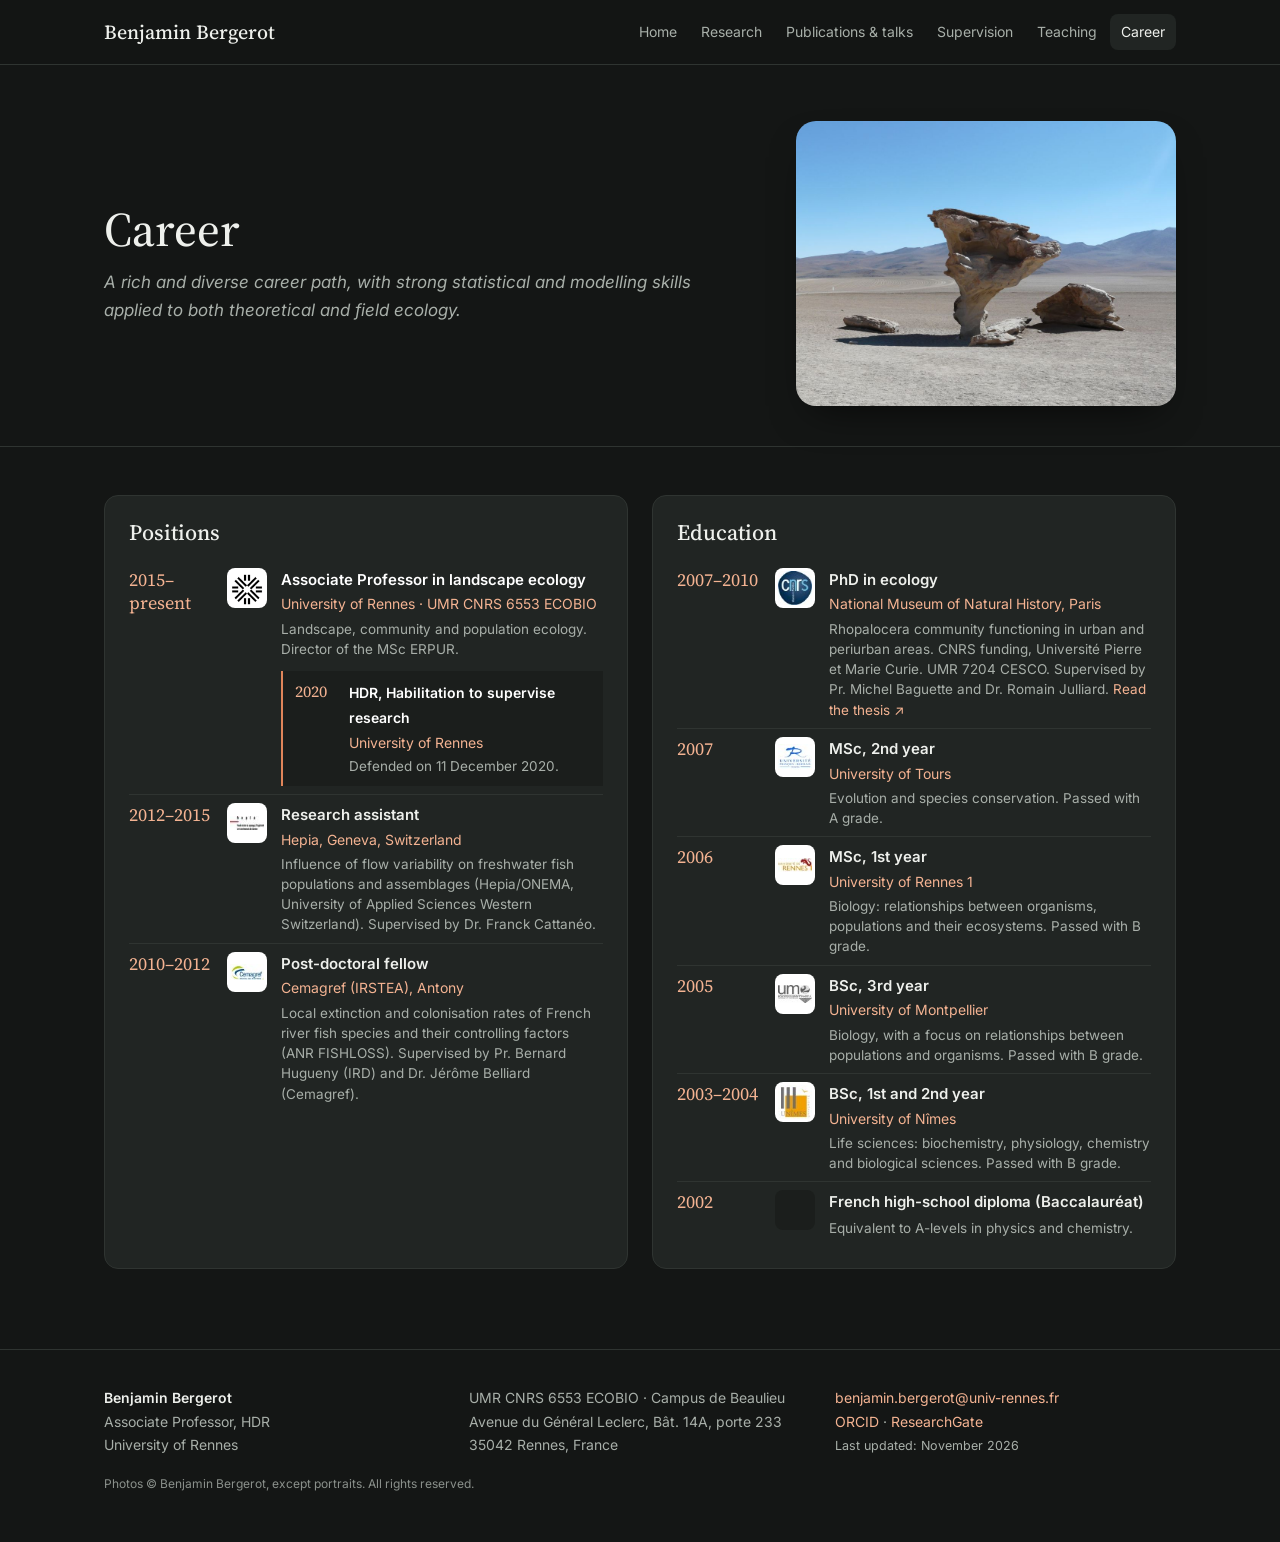
==== career/index.html @ 68f6d39a "Add files via upload" ====
<!DOCTYPE html>
<html lang="en">
<head>
<meta charset="utf-8">
<meta name="viewport" content="width=device-width, initial-scale=1">
<title>Career – Benjamin Bergerot</title>
<meta name="description" content="Benjamin Bergerot, Associate Professor in landscape ecology at the University of Rennes (UMR CNRS 6553 ECOBIO).">
<meta name="author" content="Benjamin Bergerot">
<link rel="preconnect" href="https://fonts.googleapis.com">
<link rel="preconnect" href="https://fonts.gstatic.com" crossorigin>
<link href="https://fonts.googleapis.com/css2?family=Inter:wght@400;500;600&amp;family=Source+Serif+4:ital,wght@0,500;1,400&amp;display=swap" rel="stylesheet">
<link rel="stylesheet" href="../assets/style.css">
<link rel="icon" href="data:image/svg+xml,%3Csvg xmlns='http://www.w3.org/2000/svg' viewBox='0 0 32 32'%3E%3Ccircle cx='16' cy='16' r='16' fill='%23e0855a'/%3E%3Ctext x='16' y='22' font-size='16' text-anchor='middle' fill='white' font-family='Georgia'%3EBB%3C/text%3E%3C/svg%3E">
<script src="../assets/site.js" defer></script>
</head>
<body>
<header>
  <div class="wrap nav">
    <a class="brand" href="../index.html">Benjamin Bergerot</a>
    <button class="burger" aria-label="Menu" aria-expanded="false">&#9776;</button>
    <nav class="menu"><a href="../index.html">Home</a><a href="../research/index.html">Research</a><a href="../publications/index.html">Publications &amp; talks</a><a href="../supervision/index.html">Supervision</a><a href="../teaching/index.html">Teaching</a><a href="../career/index.html" class="on">Career</a></nav>
  </div>
</header>
<div class="page-head"><div class="wrap">
  <div><h1>Career</h1><p><em>A rich and diverse career path, with strong statistical and modelling skills applied to both theoretical and field ecology.</em></p></div>
  <div class="pic" style="background-image:url('../images/page-career.jpg');background-position:center 60%" role="img" aria-label=""></div>
</div></div>
<main class="wrap"><section><div class="cols cv">
  <div class="box"><h3>Positions</h3><ul class="cvlist"><li class="cv-row now"><div class="yr">2015–present</div><img class="logo" src="../images/logos/univ-rennes-2023.png" alt=""><div><b>Associate Professor in landscape ecology</b><span class="where">University of Rennes · UMR CNRS 6553 ECOBIO</span><p>Landscape, community and population ecology. Director of the MSc ERPUR.</p><div class="cv-sub"><span class="yr">2020</span><div><b>HDR, Habilitation to supervise research</b><span class="where">University of Rennes</span><p>Defended on 11 December 2020.</p></div></div></div></li><li class="cv-row"><div class="yr">2012–2015</div><img class="logo" src="../images/logos/hepia.jpg" alt=""><div><b>Research assistant</b><span class="where">Hepia, Geneva, Switzerland</span><p>Influence of flow variability on freshwater fish populations and assemblages (Hepia/ONEMA, University of Applied Sciences Western Switzerland). Supervised by Dr. Franck Cattanéo.</p></div></li><li class="cv-row"><div class="yr">2010–2012</div><img class="logo" src="../images/logos/logo-cemagref.jpg" alt=""><div><b>Post-doctoral fellow</b><span class="where">Cemagref (IRSTEA), Antony</span><p>Local extinction and colonisation rates of French river fish species and their controlling factors (ANR FISHLOSS). Supervised by Pr. Bernard Hugueny (IRD) and Dr. Jérôme Belliard (Cemagref).</p></div></li></ul></div>
  <div class="box"><h3>Education</h3><ul class="cvlist"><li class="cv-row"><div class="yr">2007–2010</div><img class="logo" src="../images/logos/nouveau-logo-du-cnrs.jpg" alt=""><div><b>PhD in ecology</b><span class="where">National Museum of Natural History, Paris</span><p>Rhopalocera community functioning in urban and periurban areas. CNRS funding, Université Pierre et Marie Curie. UMR 7204 CESCO. Supervised by Pr. Michel Baguette and Dr. Romain Julliard. <a href="https://theses.fr/154156345" target="_blank" rel="noopener">Read the thesis ↗</a></p></div></li><li class="cv-row"><div class="yr">2007</div><img class="logo" src="../images/logos/logo_ufrtours2.jpg" alt=""><div><b>MSc, 2nd year</b><span class="where">University of Tours</span><p>Evolution and species conservation. Passed with A grade.</p></div></li><li class="cv-row"><div class="yr">2006</div><img class="logo" src="../images/logos/rennes1.jpg" alt=""><div><b>MSc, 1st year</b><span class="where">University of Rennes 1</span><p>Biology: relationships between organisms, populations and their ecosystems. Passed with B grade.</p></div></li><li class="cv-row"><div class="yr">2005</div><img class="logo" src="../images/logos/logo_um2.jpg" alt=""><div><b>BSc, 3rd year</b><span class="where">University of Montpellier</span><p>Biology, with a focus on relationships between populations and organisms. Passed with B grade.</p></div></li><li class="cv-row"><div class="yr">2003–2004</div><img class="logo" src="../images/logos/logo-unimes-coul_web.jpg" alt=""><div><b>BSc, 1st and 2nd year</b><span class="where">University of Nîmes</span><p>Life sciences: biochemistry, physiology, chemistry and biological sciences. Passed with B grade.</p></div></li><li class="cv-row"><div class="yr">2002</div><span class="logo"></span><div><b>French high-school diploma (Baccalauréat)</b><span class="where"></span><p>Equivalent to A-levels in physics and chemistry.</p></div></li></ul></div>
</div></section></main>
<footer>
  <div class="wrap foot">
    <div><b>Benjamin Bergerot</b><br>Associate Professor, HDR<br>University of Rennes</div>
    <div>UMR CNRS 6553 ECOBIO · Campus de Beaulieu<br>Avenue du Général Leclerc, Bât. 14A, porte 233<br>35042 Rennes, France</div>
    <div><a href="mailto:benjamin.bergerot@univ-rennes.fr">benjamin.bergerot@univ-rennes.fr</a><br>
      <a href="https://orcid.org/0000-0003-4313-4925" target="_blank" rel="noopener">ORCID</a> · <a href="https://www.researchgate.net/profile/Benjamin-Bergerot" target="_blank" rel="noopener">ResearchGate</a><br>
      <span class="note">Last updated: November 2026</span></div>
  </div>
  <div class="wrap copy">Photos © Benjamin Bergerot, except portraits. All rights reserved.
  </div>
</footer>
</body>
</html>
---- assets/style.css ----
/* Benjamin Bergerot – website style (dark, "C") */
:root{
  --bg:#141615; --bg-soft:#1b1e1c; --card:#212523; --card-hover:#272b29;
  --text:#eef0ec; --muted:#a8afa9; --line:#2f3431;
  --accent:#e0855a; --accent-soft:#3b2b23; --accent-text:#f4b392;
  --radius:14px;
  --serif:'Source Serif 4',Georgia,'Times New Roman',serif;
  --sans:Inter,system-ui,-apple-system,'Segoe UI',Roboto,sans-serif;
}
*{box-sizing:border-box}
html{scroll-behavior:smooth}
body{margin:0;background:var(--bg);color:var(--text);font-family:var(--sans);font-size:16px;line-height:1.65}
a{color:var(--accent-text);text-decoration:none}
a:hover{text-decoration:underline}
img{max-width:100%}
.wrap{max-width:1120px;margin:0 auto;padding:0 24px}
.sr-only{position:absolute;width:1px;height:1px;overflow:hidden;clip:rect(0 0 0 0)}

/* ---------- header ---------- */
header{position:sticky;top:0;z-index:50;background:rgba(20,22,21,.88);backdrop-filter:blur(10px);-webkit-backdrop-filter:blur(10px);border-bottom:1px solid var(--line)}
.nav{display:flex;align-items:center;gap:24px;height:64px}
.brand{font-family:var(--serif);font-size:20px;font-weight:500;color:var(--text);white-space:nowrap}
.brand:hover{text-decoration:none}
.menu{display:flex;gap:2px;margin-left:auto}
.menu a{color:var(--muted);font-size:14px;padding:6px 11px;border-radius:8px;white-space:nowrap}
.menu a:hover{color:var(--text);background:var(--bg-soft);text-decoration:none}
.menu a.on{color:var(--text);background:var(--card)}
.burger{display:none;margin-left:auto;background:none;border:1px solid var(--line);color:var(--text);border-radius:8px;padding:6px 10px;font-size:18px;cursor:pointer}

/* ---------- home hero ---------- */
.hero{position:relative;overflow:hidden;background:#222 url('../images/hero.jpg') center 60%/cover no-repeat}
.hero::before{content:"";position:absolute;inset:0;background:linear-gradient(90deg,rgba(12,14,13,.72) 0%,rgba(12,14,13,.42) 50%,rgba(12,14,13,.08) 100%)}
.hero-inner{position:relative;display:grid;grid-template-columns:1fr 200px;gap:48px;align-items:center;padding-top:110px;padding-bottom:110px}
.kicker{font-size:13px;letter-spacing:.08em;text-transform:uppercase;color:var(--accent-text);font-weight:600;margin:0 0 14px;text-shadow:0 1px 8px rgba(0,0,0,.5)}
h1{font-family:var(--serif);font-weight:500;font-size:clamp(36px,5vw,56px);line-height:1.1;margin:0 0 22px;text-shadow:0 2px 16px rgba(0,0,0,.45)}
.quote{position:relative;margin:0 0 30px;max-width:640px;padding:4px 0 4px 22px;border-left:3px solid var(--accent);font-family:var(--serif);font-style:italic;font-size:20px;line-height:1.55;color:#f3f4f1;text-shadow:0 1px 10px rgba(0,0,0,.55)}
.links{display:flex;flex-wrap:wrap;gap:10px}
.btn{display:inline-flex;align-items:center;gap:8px;font-size:14px;font-weight:500;padding:9px 16px;border-radius:999px;border:1px solid rgba(255,255,255,.28);color:#fff;background:rgba(20,22,21,.45);backdrop-filter:blur(4px)}
.btn:hover{text-decoration:none;border-color:var(--accent)}
.btn.primary{background:var(--accent);border-color:var(--accent);color:#fff}
.portrait{width:180px;height:180px;border-radius:50%;background:url('../images/portrait.jpg') center/cover;border:3px solid rgba(214,222,210,.45);box-shadow:0 12px 40px rgba(0,0,0,.45);justify-self:end}

/* ---------- inner page header ---------- */
.page-head{padding:56px 0 40px;border-bottom:1px solid var(--line);margin-bottom:48px}
.page-head .wrap{display:grid;grid-template-columns:1fr 380px;gap:40px;align-items:center}
.page-head h1{font-size:clamp(34px,4.4vw,48px);text-shadow:none;margin-bottom:12px}
.page-head p{color:var(--muted);font-size:17px;margin:0;max-width:600px}
.page-head .pic{aspect-ratio:4/3;border-radius:20px;background-size:cover;background-position:center;box-shadow:0 18px 40px -18px rgba(0,0,0,.7)}

/* ---------- common blocks ---------- */
main{padding-bottom:40px}
section{margin:0 0 80px}
.sec-head{display:flex;justify-content:space-between;align-items:flex-end;gap:16px;margin-bottom:24px;flex-wrap:wrap}
h2{font-family:var(--serif);font-weight:500;font-size:32px;margin:0;line-height:1.2}
h3{font-size:18px;font-weight:600;margin:0 0 6px;line-height:1.35}
.sub{color:var(--muted);margin:6px 0 0;font-size:15px}
.sec-head>a{font-size:14px;white-space:nowrap}
.muted{color:var(--muted)}
.tag{display:inline-block;font-size:12px;font-weight:600;color:var(--accent-text);background:var(--accent-soft);border-radius:6px;padding:2px 8px}
.tag.grey{color:var(--muted);background:var(--bg-soft);border:1px solid var(--line)}
.chips{display:flex;flex-wrap:wrap;gap:8px}
.chip{font-size:13px;padding:5px 12px;border-radius:999px;border:1px solid var(--line);color:var(--muted);background:var(--bg-soft)}

/* stats */
.stats{display:grid;grid-template-columns:repeat(4,1fr);gap:16px;margin:-44px 0 72px;position:relative}
.stat{background:var(--card);border:1px solid var(--line);border-radius:var(--radius);padding:20px 22px}
.stat b{display:block;font-family:var(--serif);font-size:38px;font-weight:500;line-height:1;color:var(--accent-text)}
.stat span{font-size:15.5px;color:#d9ddd8;font-weight:500;display:block;margin-top:4px}

/* stats inside page header (clickable) */
.stats.head{margin:20px 0 0;grid-template-columns:repeat(2,1fr);gap:12px}
.stats.head .stat{padding:14px 18px;text-align:left;font:inherit;color:inherit}
.stats.head .stat b{font-size:32px}
button.stat{cursor:pointer;transition:border-color .2s}
button.stat:hover{border-color:var(--accent)}

/* tabs: content switches in place, no page jump */
.tabs{display:flex;gap:8px;flex-wrap:wrap;margin-bottom:24px;padding-bottom:16px;border-bottom:1px solid var(--line)}
.tab{background:var(--bg-soft);border:1px solid var(--line);color:var(--muted);border-radius:999px;padding:9px 16px;font:inherit;font-size:14.5px;font-weight:500;cursor:pointer}
.tab span{display:inline-block;margin-left:6px;font-size:12px;background:var(--card);color:var(--muted);border-radius:999px;padding:1px 8px}
.tab:hover{color:var(--text);border-color:var(--accent)}
.tab.on{background:var(--accent);border-color:var(--accent);color:#fff}
.tab.on span{background:rgba(255,255,255,.25);color:#fff}
.tabpanel[hidden]{display:none}

/* theme cards */
.axes{display:grid;grid-template-columns:repeat(5,1fr);gap:16px}
.axis{position:relative;border-radius:var(--radius);overflow:hidden;aspect-ratio:3/4;background:#333 center/cover;display:block;color:#fff;transition:transform .2s}
.axis:hover{transform:translateY(-4px);text-decoration:none}
.axis .tx{position:absolute;inset:auto 0 0 0;background:linear-gradient(transparent,rgba(0,0,0,.88));padding:48px 16px 16px}
.axis h3{font-size:16px;color:#fff}
.axis p{font-size:13.5px;color:#d6dad6;margin:0;line-height:1.5}

/* videos */
.media{display:grid;grid-template-columns:1.4fr 1fr;gap:24px;align-items:start}
.video{position:relative;aspect-ratio:16/9;border-radius:var(--radius);overflow:hidden;background:#000 center/cover;cursor:pointer;border:0;padding:0;width:100%;display:block}
.video::after{content:"";position:absolute;inset:0;background:rgba(0,0,0,.3);transition:background .2s}
.video:hover::after{background:rgba(0,0,0,.12)}
.play{position:absolute;z-index:2;left:50%;top:50%;transform:translate(-50%,-50%);width:68px;height:68px;border-radius:50%;background:var(--accent);display:grid;place-items:center;box-shadow:0 8px 24px rgba(0,0,0,.4)}
.play svg{width:26px;height:26px;margin-left:4px;fill:#fff}
.vcap{position:absolute;z-index:2;left:16px;bottom:14px;right:16px;color:#fff;font-size:14px;text-align:left;text-shadow:0 1px 4px rgba(0,0,0,.7)}
.video iframe{position:absolute;inset:0;width:100%;height:100%;border:0;z-index:3}
.side{display:flex;flex-direction:column;gap:14px}
.mini{display:flex;gap:14px;background:var(--card);border:1px solid var(--line);border-radius:var(--radius);padding:12px;color:var(--text);cursor:pointer;text-align:left;font:inherit;width:100%}
.mini:hover{text-decoration:none;border-color:var(--accent)}
.mini .th{width:120px;flex-shrink:0;aspect-ratio:16/10;border-radius:10px;background:#333 center/cover;position:relative}
.mini .th.vid::after{content:"\25B6";position:absolute;inset:0;display:grid;place-items:center;color:#fff;font-size:22px;text-shadow:0 1px 6px rgba(0,0,0,.6)}
.mini small{display:block;font-size:12px;color:var(--accent-text);font-weight:600;text-transform:uppercase;letter-spacing:.05em;margin-bottom:2px}
.mini span{font-size:14px;line-height:1.4;display:block}
.note{font-size:12.5px;color:var(--muted)}

/* two columns */
.two{display:grid;grid-template-columns:1.4fr 1fr;gap:40px}

/* publications */
.pub{padding:16px 0;border-top:1px solid var(--line)}
.pub:first-child{border-top:0}
.pub .meta{display:flex;gap:8px;align-items:center;flex-wrap:wrap;margin-bottom:4px}
.pub .cite{margin:0;line-height:1.55}
.pub .cite strong{color:#fff;font-weight:600}
.pub .cite em{color:var(--accent-text);font-style:italic}
.pub .num{font-size:12px;color:var(--muted)}
.pub .jr{font-size:12.5px;color:var(--muted)}
.pub .num{margin-left:auto}
.pub .ti{font-weight:500;font-size:16.5px;margin:6px 0 4px;line-height:1.45;color:#fff}
.pub .au{font-size:14px;color:var(--muted)}
.pub .au strong{color:var(--text);font-weight:600}
.doi{font-size:13px;font-weight:600;display:inline-flex;gap:4px;align-items:center;margin-top:4px}
.toolbar{display:flex;gap:12px;flex-wrap:wrap;align-items:center;margin-bottom:20px}
.search{flex:1;min-width:220px;background:var(--card);border:1px solid var(--line);color:var(--text);border-radius:10px;padding:10px 14px;font:inherit;font-size:15px}
.search:focus{outline:2px solid var(--accent);outline-offset:1px}
.filter{background:var(--bg-soft);border:1px solid var(--line);color:var(--muted);border-radius:999px;padding:6px 13px;font:inherit;font-size:13px;cursor:pointer}
.filter.on,.filter:hover{background:var(--accent);border-color:var(--accent);color:#fff}
.count{font-size:13px;color:var(--muted);margin-bottom:8px}
.listbox{background:var(--bg-soft);border:1px solid var(--line);border-radius:var(--radius);padding:8px 24px}

/* tabs inside page (publications types) */
.subnav{display:flex;gap:8px;flex-wrap:wrap;margin-bottom:28px}
.subnav a{font-size:14px;padding:7px 14px;border-radius:999px;border:1px solid var(--line);color:var(--muted)}
.subnav a:hover{color:var(--text);border-color:var(--accent);text-decoration:none}

/* people / supervision */
.people{display:grid;grid-template-columns:repeat(auto-fill,minmax(300px,1fr));gap:16px}
.person{display:flex;gap:14px;align-items:flex-start;background:var(--card);border:1px solid var(--line);border-radius:var(--radius);padding:16px}
.av{width:42px;height:42px;border-radius:50%;background:var(--accent-soft);color:var(--accent-text);display:grid;place-items:center;font-size:14px;font-weight:600;flex-shrink:0}
.person b{font-weight:600;font-size:15.5px}
.person .role{font-size:12px;color:var(--accent-text);font-weight:600;margin-left:6px}
.person p{margin:3px 0 0;font-size:14px;color:var(--muted);line-height:1.5}
.new{font-size:11px;background:var(--accent);color:#fff;border-radius:999px;padding:1px 8px;margin-left:6px;vertical-align:2px;font-weight:600}
.team-list .person{background:transparent;border:0;border-top:1px solid var(--line);border-radius:0;padding:12px 0}
.team-list .person:first-child{border-top:0}
.teambox{background:var(--card);border:1px solid var(--line);border-radius:var(--radius);padding:10px 22px}
.rows{list-style:none;margin:0;padding:0}
.rows li{display:grid;grid-template-columns:110px 1fr;gap:16px;padding:12px 0;border-top:1px solid var(--line)}
.rows li:first-child{border-top:0}
.rows .yr{font-size:13px;color:var(--accent-text);font-weight:600;padding-top:2px}
.rows b{font-weight:600}
.rows span{color:var(--muted)}

/* projects */
.proj{background:var(--card);border:1px solid var(--line);border-radius:var(--radius);padding:24px 26px;margin-bottom:18px}
.proj .top{display:flex;gap:10px;flex-wrap:wrap;align-items:center;margin-bottom:8px}
.proj h3{font-family:var(--serif);font-weight:500;font-size:22px;margin:0 0 6px}
.proj .info{font-size:14px;color:var(--muted);margin-bottom:12px}
.proj .plinks{display:flex;gap:10px;flex-wrap:wrap;margin:12px 0}
.proj .plinks a{font-size:13.5px;font-weight:600;padding:6px 13px;border-radius:999px;border:1px solid var(--line);color:var(--text)}
.proj .plinks a:hover{border-color:var(--accent);text-decoration:none}
.proj details summary{cursor:pointer;color:var(--accent-text);font-size:14px;font-weight:600;margin-top:4px}
.proj details p{color:#cfd3cf;font-size:15px}
.proj .lead{color:#d9ddd9;margin:0}
.proj .video{max-width:640px;margin:16px 0 4px}
.funding{font-size:13px;color:var(--muted);margin-top:10px}

/* teaching */
.cols{display:grid;grid-template-columns:1fr 1fr;gap:24px}
.box{background:var(--card);border:1px solid var(--line);border-radius:var(--radius);padding:22px 24px}
.box h3{font-family:var(--serif);font-weight:500;font-size:22px;margin-bottom:12px}
.box ul{margin:0;padding:0;list-style:none}
.box li{padding:8px 0;border-top:1px solid var(--line);font-size:15px}
.box li:first-child{border-top:0}
.box li span{display:block;font-size:13px;color:var(--muted)}

/* career timeline */
.timeline{position:relative;max-width:860px;margin:0 auto}
.timeline::before{content:"";position:absolute;left:50%;top:0;bottom:0;width:2px;background:var(--line);transform:translateX(-1px)}
.ev{position:relative;width:50%;padding:0 40px 36px}
.ev:nth-child(odd){left:0;text-align:right}
.ev:nth-child(even){left:50%}
.ev::before{content:"";position:absolute;top:22px;width:14px;height:14px;border-radius:50%;background:var(--accent);border:3px solid var(--bg);box-shadow:0 0 0 2px var(--accent)}
.ev:nth-child(odd)::before{right:-8px}
.ev:nth-child(even)::before{left:-8px}
.ev .card{display:inline-block;width:100%;text-align:left;background:var(--card);border:1px solid var(--line);border-radius:var(--radius);padding:16px 18px;max-width:380px}
.ev .yr{font-family:var(--serif);font-size:26px;color:var(--accent-text);line-height:1}
.ev .logo{float:right;width:54px;height:54px;object-fit:contain;background:#fff;border-radius:8px;padding:4px;margin:0 0 6px 12px}
.ev h3{font-size:16px;margin:8px 0 2px}
.ev .where{font-size:13.5px;color:var(--accent-text);font-weight:600}
.ev details{margin-top:6px}
.ev summary{cursor:pointer;font-size:13px;color:var(--muted)}
.ev details p{font-size:14px;color:#cfd3cf;margin:6px 0 0}
.ev .det{font-size:14px;color:#cfd3cf;margin:8px 0 0;line-height:1.5}
.ev.now .card{border-color:var(--accent)}

/* footer */
footer{border-top:1px solid var(--line);padding:36px 0 48px;color:var(--muted);font-size:14px;margin-top:40px}
.foot{display:grid;grid-template-columns:1fr 1fr 1fr;gap:24px}
footer b{color:var(--text);font-weight:600}

/* ---------- responsive ---------- */
@media (max-width:1000px){ .axes{grid-template-columns:repeat(3,1fr)} }
@media (max-width:860px){
  .menu{display:none;position:absolute;top:64px;left:0;right:0;flex-direction:column;background:var(--bg);border-bottom:1px solid var(--line);padding:10px 16px}
  .menu.open{display:flex}
  .menu a{padding:10px 12px;font-size:16px}
  .burger{display:block}
  .hero-inner{grid-template-columns:1fr;padding-top:48px;padding-bottom:90px;gap:24px}
  .quote{font-size:17.5px}
  .portrait{justify-self:start;width:120px;height:120px;order:-1}
  .stats{grid-template-columns:repeat(2,1fr)}
  .axes{grid-template-columns:repeat(2,1fr)}
  .media,.two,.foot,.cols,.page-head .wrap{grid-template-columns:1fr}
  .page-head .pic{display:none}
  .timeline::before{left:8px}
  .ev,.ev:nth-child(even){width:100%;left:0;padding:0 0 28px 36px;text-align:left}
  .ev:nth-child(odd)::before,.ev:nth-child(even)::before{left:2px;right:auto}
  .rows li{grid-template-columns:1fr;gap:2px}
  .cv-row{grid-template-columns:70px 1fr}
  .cv-row .logo{display:none}
}

/* home stat links */
a.stat.link{color:inherit;transition:border-color .2s}
a.stat.link:hover{border-color:var(--accent);text-decoration:none}
img.av{object-fit:cover;background:none}

/* photo with caption */
.photo{margin:0}
.photo img{width:100%;border-radius:var(--radius);display:block}
.photo figcaption{font-size:13.5px;color:var(--muted);margin-top:8px;font-style:italic}

/* compact career */
.cvlist{list-style:none;margin:0;padding:0}
.cv-row{display:grid;grid-template-columns:84px 40px 1fr;gap:14px;align-items:start;padding:12px 0;border-top:1px solid var(--line)}
.cv-row:first-child{border-top:0}
.cv-row .yr{font-family:var(--serif);font-size:18px;color:var(--accent-text);line-height:1.3}
.cv-row .logo{width:40px;height:40px;object-fit:contain;background:#fff;border-radius:8px;padding:3px;display:block}
.cv-row span.logo{background:var(--bg-soft)}
.cv-row b{font-weight:600;font-size:15px}
.cv-row .where{font-size:14px;color:var(--accent-text)}
.cv-row p{margin:3px 0 0;font-size:13.5px;color:var(--muted);line-height:1.5}
.cv-row.now b{color:#fff}

/* copyright */
.copy{font-size:12px;color:var(--muted);opacity:.8;margin-top:18px}
.rows span.d{display:block;font-size:14px}
.cv-row .where{display:block}
.cv-sub{display:grid;grid-template-columns:44px 1fr;gap:10px;margin-top:12px;padding:10px 12px;border-left:2px solid var(--accent);background:var(--bg-soft);border-radius:0}
.cv-sub .yr{font-family:var(--serif);font-size:16px;color:var(--accent-text)}
.cv-sub b{font-size:14px}
.cv-sub p{margin:2px 0 0}
.stats.head .stat span{font-size:16px}
a.stat.link{position:relative}
a.stat.link::after{content:"\2192";position:absolute;top:18px;right:20px;color:var(--accent-text);font-size:18px}
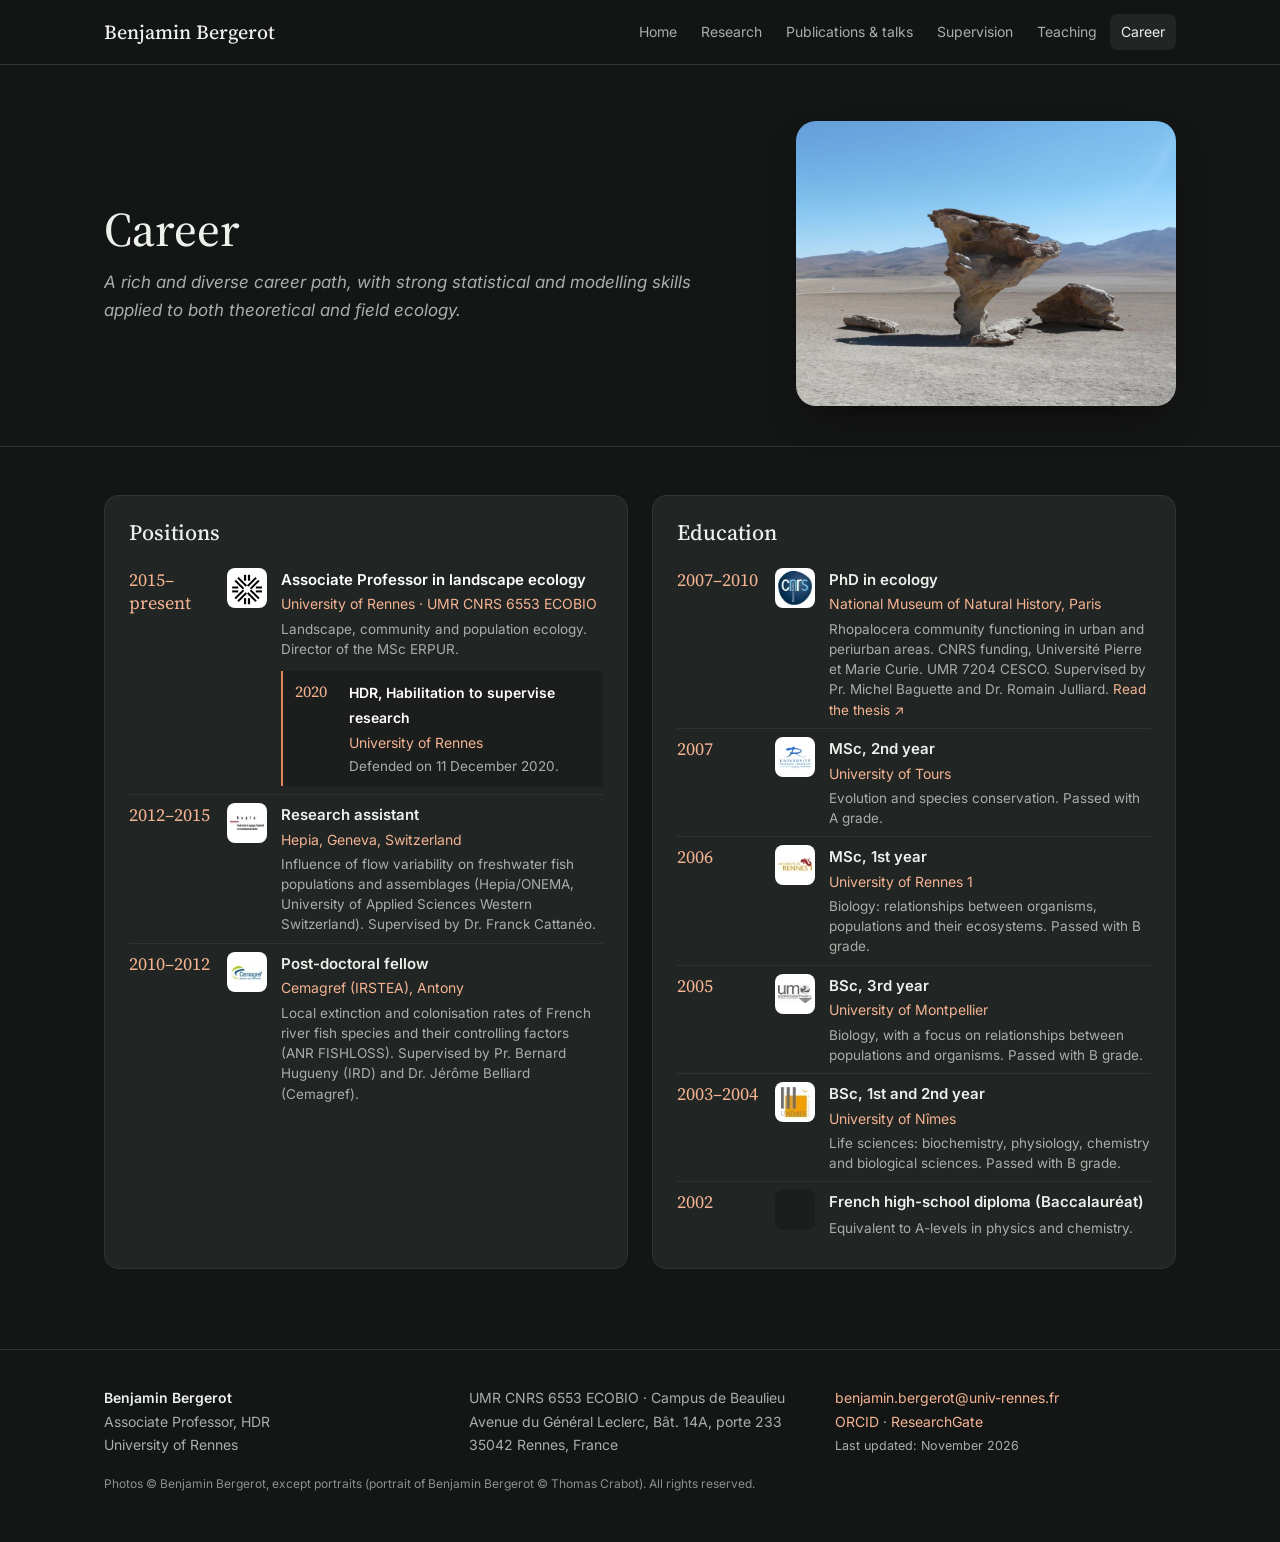
==== commit 73492c0c: "Add files via upload" ====
--- a/career/index.html
+++ b/career/index.html
@@ -12,6 +12,7 @@
 <link rel="stylesheet" href="../assets/style.css">
 <link rel="icon" href="data:image/svg+xml,%3Csvg xmlns='http://www.w3.org/2000/svg' viewBox='0 0 32 32'%3E%3Ccircle cx='16' cy='16' r='16' fill='%23e0855a'/%3E%3Ctext x='16' y='22' font-size='16' text-anchor='middle' fill='white' font-family='Georgia'%3EBB%3C/text%3E%3C/svg%3E">
 <script src="../assets/site.js" defer></script>
+<script data-goatcounter="https://bbergerot.goatcounter.com/count" async src="//gc.zgo.at/count.js"></script>
 </head>
 <body>
 <header>
@@ -37,7 +38,7 @@
       <a href="https://orcid.org/0000-0003-4313-4925" target="_blank" rel="noopener">ORCID</a> · <a href="https://www.researchgate.net/profile/Benjamin-Bergerot" target="_blank" rel="noopener">ResearchGate</a><br>
       <span class="note">Last updated: November 2026</span></div>
   </div>
-  <div class="wrap copy">Photos © Benjamin Bergerot, except portraits. All rights reserved.
+  <div class="wrap copy">Photos © Benjamin Bergerot, except portraits (portrait of Benjamin Bergerot © Thomas Crabot). All rights reserved.
   </div>
 </footer>
 </body>
--- a/assets/style.css
+++ b/assets/style.css
@@ -260,3 +260,30 @@
 .stats.head .stat span{font-size:16px}
 a.stat.link{position:relative}
 a.stat.link::after{content:"\2192";position:absolute;top:18px;right:20px;color:var(--accent-text);font-size:18px}
+.listbox h3.grp{font-family:var(--serif);font-weight:500;font-size:22px;margin:22px 0 6px;padding-top:14px;border-top:1px solid var(--line)}
+.listbox h3.grp:first-child{border-top:0;padding-top:6px;margin-top:8px}
+.listbox h3.grp span{font-family:var(--sans);font-size:13px;color:var(--muted);background:var(--card);border-radius:999px;padding:1px 9px;vertical-align:4px;margin-left:6px}
+.proj-img{float:right;width:320px;margin:0 0 12px 22px}
+.proj-img img{width:100%;aspect-ratio:3/2;object-fit:cover;border-radius:12px;display:block}
+.proj::after{content:"";display:block;clear:both}
+@media (max-width:640px){.proj-img{float:none;width:100%;margin:0 0 14px}.proj-img img{aspect-ratio:16/10}}
+.book-wrap{display:grid;grid-template-columns:340px 1fr;gap:32px;align-items:start}
+.book-fig{margin:0;text-align:center}
+.book-fig img{width:100%;display:block}
+.book-fig figcaption{font-size:13.5px;color:var(--muted);margin-top:6px}
+@media (max-width:860px){.book-wrap{grid-template-columns:1fr}.book-fig{max-width:320px;margin:0 auto}}
+.proj-logo{float:right;margin:0 0 12px 24px}
+.proj-logo img{display:block;width:100%}
+.proj-logo.round{width:140px}
+.proj-logo.wide{width:200px;margin-top:6px}
+.vid-row{display:flex;gap:24px;align-items:center;margin:16px 0 4px}
+.vid-row .video{max-width:560px;margin:0;flex:1}
+.plogo.round{width:120px;flex-shrink:0}
+@media (max-width:640px){.vid-row{flex-direction:column;align-items:flex-start}.vid-row .video{width:100%}.proj-logo{float:none;margin:0 0 12px}}
+.portrait-wrap{margin:0;justify-self:end;text-align:center}
+.portrait-wrap .portrait{justify-self:auto}
+.portrait-wrap figcaption{font-size:11px;color:rgba(238,240,236,.75);margin-top:8px;text-shadow:0 1px 4px rgba(0,0,0,.6)}
+@media (max-width:860px){.portrait-wrap{justify-self:start;order:-1}}
+.portrait{position:relative;overflow:hidden}
+.pcredit{position:absolute;inset:0;width:100%;height:100%;pointer-events:none}
+.pcredit text{font-family:var(--sans);font-size:10px;letter-spacing:1px;fill:rgba(255,255,255,.88);paint-order:stroke;stroke:rgba(0,0,0,.45);stroke-width:2.2px}
